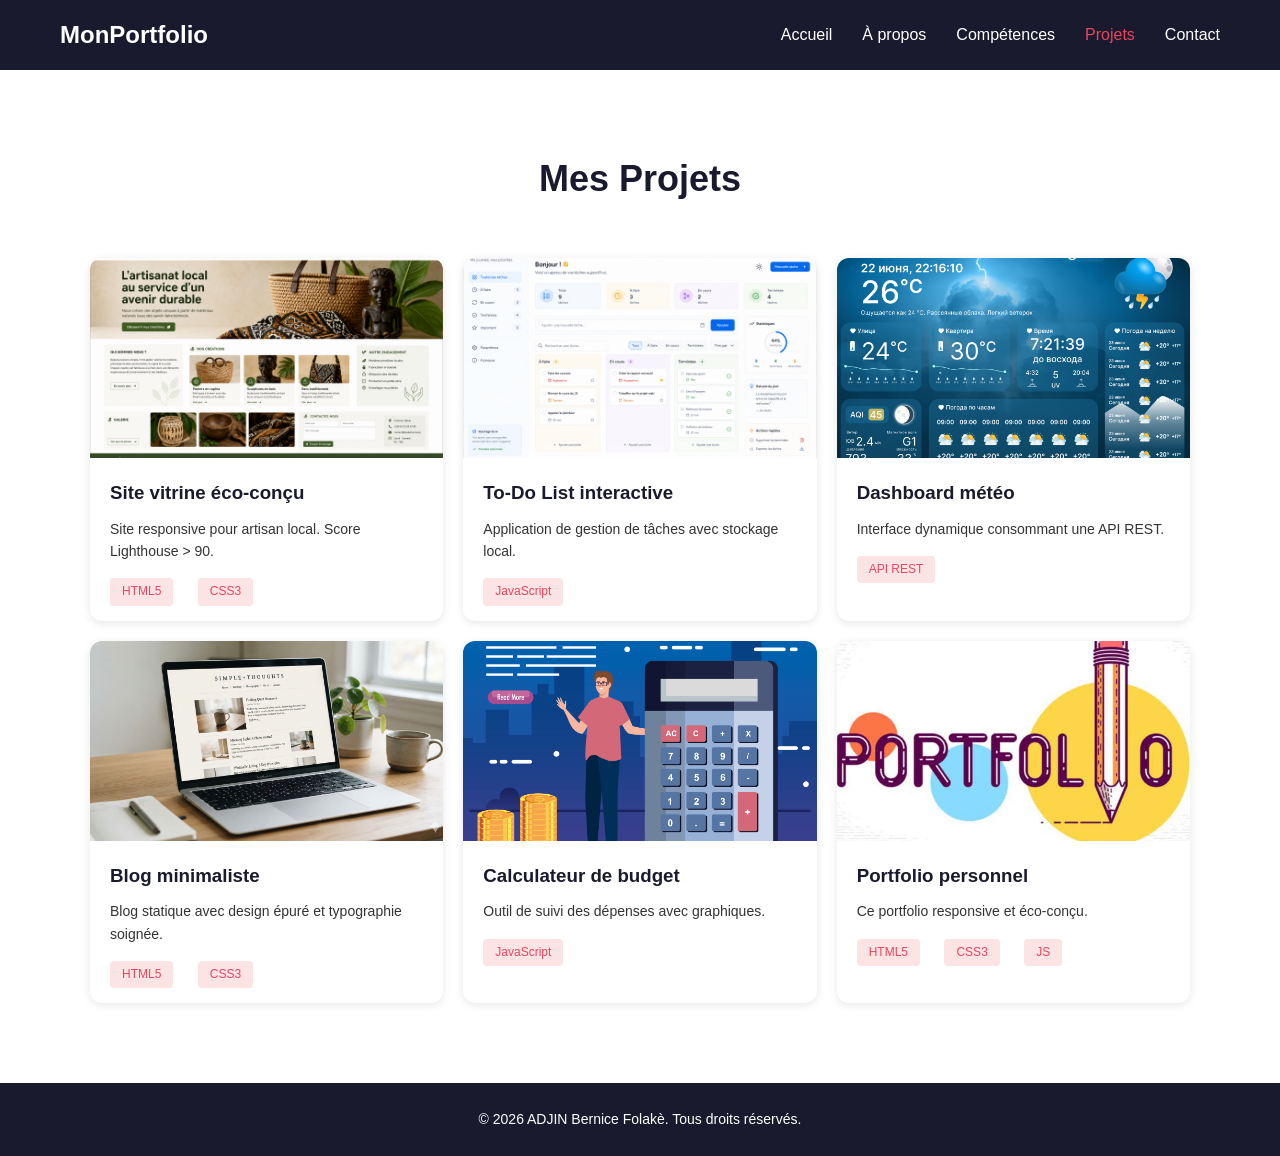
==== projects.html @ 0a586e7a "Add files via upload" ====
<!DOCTYPE html>
<html lang="fr">
<head>
    <meta charset="UTF-8">
    <meta name="viewport" content="width=device-width, initial-scale=1.0">
    <title>Projets - Portfolio</title>
    <link rel="stylesheet" href="css/style.css">
</head>
<body>

    <header>
        <nav>
            <div class="logo">MonPortfolio</div>
            <ul class="nav-links">
                <li><a href="index.html">Accueil</a></li>
                <li><a href="index.html#about">À propos</a></li>
                <li><a href="index.html#skills">Compétences</a></li>
                <li><a href="projects.html" style="color:#E94560;">Projets</a></li>
                <li><a href="index.html#contact">Contact</a></li>
            </ul>
        </nav>
    </header>

    <main>
        <section id="projects-page">
            <h2>Mes Projets</h2>
            <div class="projects-grid">
                <div class="project-card">
                    <img src="assets/images/projet1.png" alt="Site vitrine éco-conçu" class="project-img">
                    <h3>Site vitrine éco-conçu</h3>
                    <p>Site responsive pour artisan local. Score Lighthouse > 90.</p>
                    <span class="tag">HTML5</span>
                    <span class="tag">CSS3</span>
                </div>
                <div class="project-card">
                    <img src="assets/images/projet2.png" alt="Site vitrine éco-conçu" class="project-img">
                    <h3>To-Do List interactive</h3>
                    <p>Application de gestion de tâches avec stockage local.</p>
                    <span class="tag">JavaScript</span>
                </div>
                <div class="project-card">
                    <img src="assets/images/projet3.jfif" alt="Site vitrine éco-conçu" class="project-img">
                    <h3>Dashboard météo</h3>
                    <p>Interface dynamique consommant une API REST.</p>
                    <span class="tag">API REST</span>
                </div>
                <div class="project-card">
                    <img src="assets/images/projet4.png" alt="Site vitrine éco-conçu" class="project-img">
                    <h3>Blog minimaliste</h3>
                    <p>Blog statique avec design épuré et typographie soignée.</p>
                    <span class="tag">HTML5</span>
                    <span class="tag">CSS3</span>
                </div>
                <div class="project-card">
                    <img src="assets/images/projet5.jpg" alt="Site vitrine éco-conçu" class="project-img">
                    <h3>Calculateur de budget</h3>
                    <p>Outil de suivi des dépenses avec graphiques.</p>
                    <span class="tag">JavaScript</span>
                </div>
                <div class="project-card">
                    <img src="assets/images/projet6.jfif" alt="Site vitrine éco-conçu" class="project-img">
                    <h3>Portfolio personnel</h3>
                    <p>Ce portfolio responsive et éco-conçu.</p>
                    <span class="tag">HTML5</span>
                    <span class="tag">CSS3</span>
                    <span class="tag">JS</span>
                </div>
            </div>
        </section>
    </main>

    <footer>
        <p>© 2026 ADJIN Bernice Folakè. Tous droits réservés.</p>
    </footer>

</body>
</html>
---- css/style.css ----
* {
    margin: 0;
    padding: 0;
    box-sizing: border-box;
}

body {
    font-family: -apple-system, BlinkMacSystemFont, 'Segoe UI', Roboto, sans-serif;
    line-height: 1.6;
    color: #333;
}

header {
    background: #1A1A2E;
    color: white;
    position: sticky;
    top: 0;
    z-index: 100;
}

nav {
    display: flex;
    justify-content: space-between;
    align-items: center;
    max-width: 1200px;
    margin: 0 auto;
    padding: 0 20px;
    height: 70px;
}

.logo {
    font-size: 24px;
    font-weight: bold;
}

.nav-links {
    display: flex;
    list-style: none;
    gap: 30px;
}

.nav-links a {
    color: white;
    text-decoration: none;
}

.nav-links a:hover {
    color: #E94560;
}

#hero {
    background: #1A1A2E;
    color: white;
    text-align: center;
    padding: 80px 20px;
}

.avatar {
    width: 100px;
    height: 100px;
    background: #E94560;
    border-radius: 50%;
    display: flex;
    align-items: center;
    justify-content: center;
    margin: 0 auto 20px;
    font-size: 40px;
    font-weight: bold;
}

#hero h1 {
    font-size: 48px;
    margin-bottom: 10px;
}

#hero p {
    font-size: 20px;
    margin-bottom: 30px;
}

.btn {
    display: inline-block;
    background: #E94560;
    color: white;
    padding: 14px 40px;
    text-decoration: none;
    border-radius: 8px;
    font-weight: bold;
    border: none;
    cursor: pointer;
    font-size: 16px;
}

.btn:hover {
    background: #c0392b;
}

section {
    padding: 80px 20px;
}

section:nth-child(even) {
    background: #F5F5F5;
}

h2 {
    text-align: center;
    font-size: 36px;
    color: #1A1A2E;
    margin-bottom: 50px;
}

#about p {
    max-width: 700px;
    margin: 0 auto 15px;
    font-size: 16px;
}

.skills-grid {
    display: grid;
    grid-template-columns: repeat(3, 1fr);
    gap: 20px;
    max-width: 1000px;
    margin: 0 auto;
}

.skill-card {
    background: white;
    padding: 30px;
    text-align: center;
    border-radius: 12px;
    border: 1px solid #ddd;
    box-shadow: 0 2px 8px rgba(0,0,0,0.1);
}

.skill-card h3 {
    color: #1A1A2E;
    margin-bottom: 5px;
}

.projects-grid {
    display: grid;
    grid-template-columns: repeat(3, 1fr);
    gap: 20px;
    max-width: 1100px;
    margin: 0 auto;
}

.project-card {
    background: white;
    border-radius: 12px;
    overflow: hidden;
    box-shadow: 0 2px 8px rgba(0,0,0,0.1);
}

.project-img {
    width: 100%;
    height: 200px;
    object-fit: cover;
    display: block;
}
.project-card h3 {
    padding: 20px 20px 10px;
    color: #1A1A2E;
}

.project-card p {
    padding: 0 20px 15px;
    font-size: 14px;
}

.tag {
    display: inline-block;
    background: #fce4e4;
    color: #E94560;
    padding: 4px 12px;
    border-radius: 4px;
    font-size: 12px;
    margin: 0 0 15px 20px;
}


form {
    max-width: 550px;
    margin: 0 auto;
}

label {
    display: block;
    margin-bottom: 5px;
    font-weight: bold;
}

input, textarea {
    width: 100%;
    padding: 12px;
    border: 2px solid #ddd;
    border-radius: 8px;
    font-size: 16px;
    margin-bottom: 5px;
}

textarea {
    height: 120px;
    resize: vertical;
}

input:focus, textarea:focus {
    outline: none;
    border-color: #0F3460;
}

.error {
    color: #E74C3C;
    font-size: 13px;
    display: block;
    margin-bottom: 15px;
    min-height: 18px;
}

#formFeedback {
    text-align: center;
    margin-top: 15px;
    font-weight: bold;
    min-height: 24px;
}


footer {
    background: #1A1A2E;
    color: white;
    text-align: center;
    padding: 25px;
    font-size: 14px;
}

@media (max-width: 768px) {
    .skills-grid {
        grid-template-columns: repeat(2, 1fr);
    }

    .projects-grid {
        grid-template-columns: repeat(2, 1fr);
    }

    #hero h1 {
        font-size: 36px;
    }
    .about-content {
    flex-direction: column;
    text-align: center;
}

.about-img {
    width: 200px;
    height: 200px;
}
}

@media (max-width: 480px) {
    .skills-grid {
        grid-template-columns: 1fr;
    }

    .projects-grid {
        grid-template-columns: 1fr;
    }

    .nav-links {
        gap: 15px;
        font-size: 14px;
    }

    #hero h1 {
        font-size: 28px;
    }

    section {
        padding: 50px 15px;
    }

}

.about-content {
    display: flex;
    align-items: center;
    gap: 50px;
    max-width: 900px;
    margin: 0 auto;
}

.about-text {
    flex: 1;
}

.about-text p {
    margin-bottom: 15px;
}

.about-img {
    width: 250px;
    height: 250px;
    background: #ddd;
    border-radius: 12px;
    display: flex;
    align-items: center;
    justify-content: center;
    color: #999;
    font-size: 18px;
    flex-shrink: 0;
}
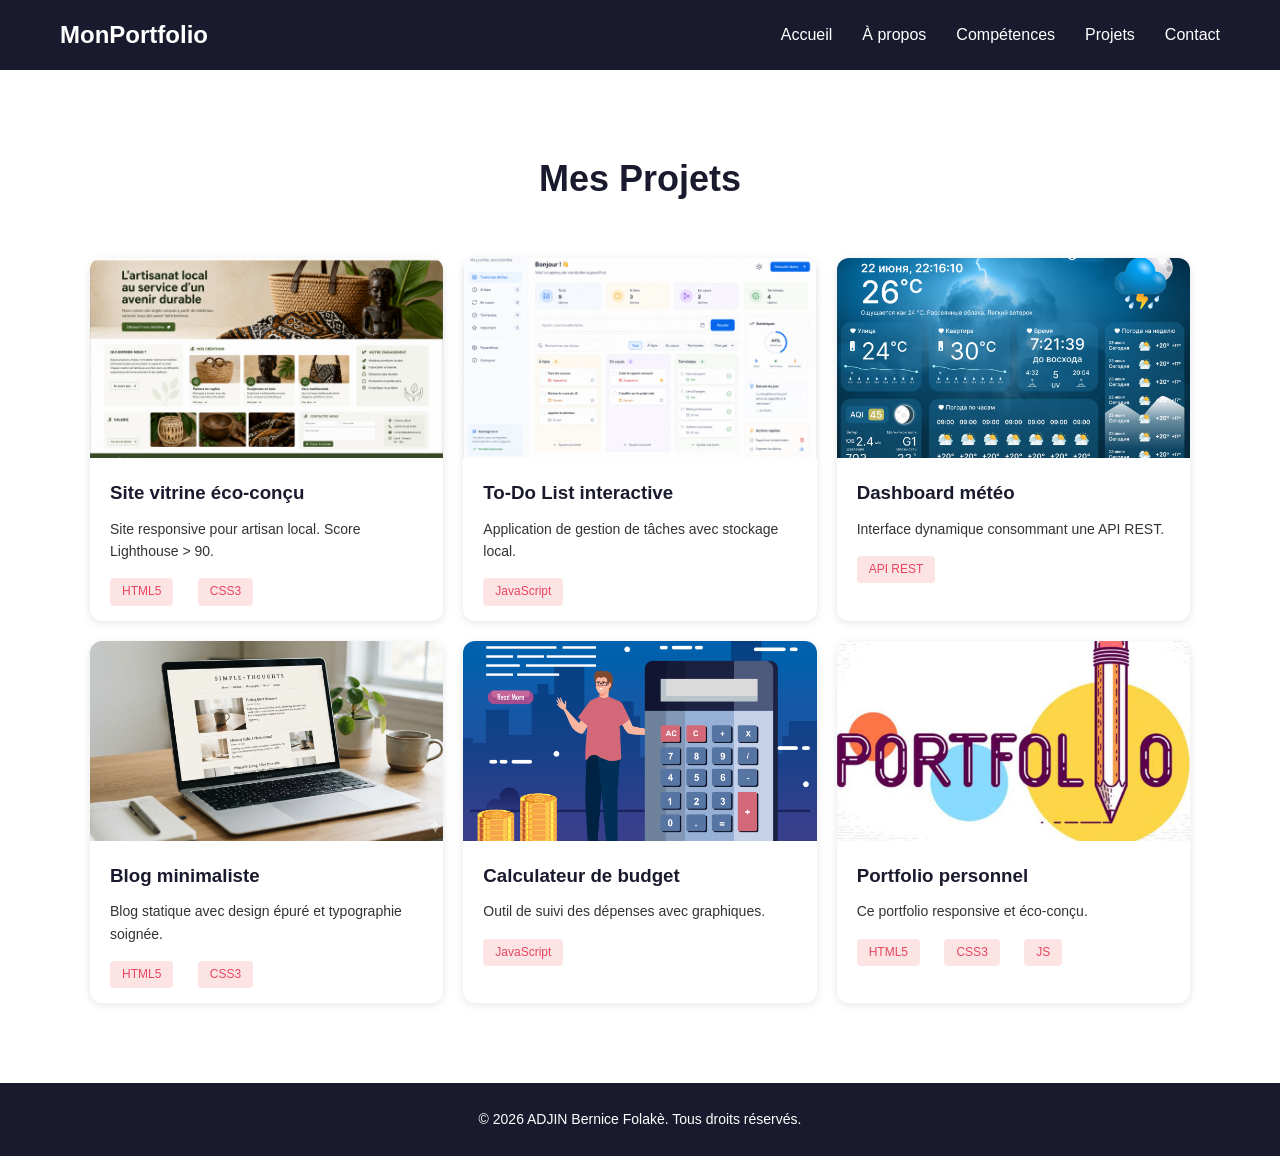
==== commit 4506a443: "Add files via upload" ====
--- a/projects.html
+++ b/projects.html
@@ -11,12 +11,15 @@
     <header>
         <nav>
             <div class="logo">MonPortfolio</div>
+            <button class="menu-toggle" aria-label="Menu" aria-expanded="false">
+              <span class="burger-icon"></span>
+            </button>
             <ul class="nav-links">
-                <li><a href="index.html">Accueil</a></li>
-                <li><a href="index.html#about">À propos</a></li>
-                <li><a href="index.html#skills">Compétences</a></li>
-                <li><a href="projects.html" style="color:#E94560;">Projets</a></li>
-                <li><a href="index.html#contact">Contact</a></li>
+              <li><a href="index.html">Accueil</a></li>
+              <li><a href="index.html#about">À propos</a></li>
+              <li><a href="index.html#skills">Compétences</a></li>
+              <li><a href="projects.html">Projets</a></li>
+              <li><a href="index.html#contact">Contact</a></li>
             </ul>
         </nav>
     </header>
@@ -72,6 +75,6 @@
     <footer>
         <p>© 2026 ADJIN Bernice Folakè. Tous droits réservés.</p>
     </footer>
-
+  <script src="js/app.js"></script>
 </body>
 </html>
--- a/css/style.css
+++ b/css/style.css
@@ -1,4 +1,4 @@
-
+/* ========== RESET ========== */
 * {
     margin: 0;
     padding: 0;
@@ -11,6 +11,7 @@
     color: #333;
 }
 
+/* ========== HEADER ========== */
 header {
     background: #1A1A2E;
     color: white;
@@ -49,6 +50,45 @@
     color: #E94560;
 }
 
+/* ========== MENU BURGER (caché par défaut) ========== */
+.menu-toggle {
+    display: none;
+    background: none;
+    border: none;
+    cursor: pointer;
+    padding: 10px;
+}
+
+.burger-icon,
+.burger-icon::before,
+.burger-icon::after {
+    display: block;
+    width: 25px;
+    height: 3px;
+    background: white;
+    transition: 0.3s;
+}
+
+.burger-icon {
+    position: relative;
+}
+
+.burger-icon::before,
+.burger-icon::after {
+    content: '';
+    position: absolute;
+    left: 0;
+}
+
+.burger-icon::before {
+    top: -8px;
+}
+
+.burger-icon::after {
+    top: 8px;
+}
+
+/* ========== HERO ========== */
 #hero {
     background: #1A1A2E;
     color: white;
@@ -96,6 +136,7 @@
     background: #c0392b;
 }
 
+/* ========== SECTIONS ========== */
 section {
     padding: 80px 20px;
 }
@@ -111,12 +152,36 @@
     margin-bottom: 50px;
 }
 
-#about p {
-    max-width: 700px;
-    margin: 0 auto 15px;
-    font-size: 16px;
-}
-
+/* ========== ABOUT ========== */
+.about-content {
+    display: flex;
+    align-items: center;
+    gap: 50px;
+    max-width: 900px;
+    margin: 0 auto;
+}
+
+.about-text {
+    flex: 1;
+}
+
+.about-text p {
+    margin-bottom: 15px;
+}
+
+.about-img {
+    width: 250px;
+    height: 250px;
+    background: #ddd;
+    border-radius: 12px;
+    display: flex;
+    align-items: center;
+    justify-content: center;
+    color: #999;
+    font-size: 18px;
+    flex-shrink: 0;
+}
+/* ========== SKILLS ========== */
 .skills-grid {
     display: grid;
     grid-template-columns: repeat(3, 1fr);
@@ -139,6 +204,7 @@
     margin-bottom: 5px;
 }
 
+/* ========== PROJECTS ========== */
 .projects-grid {
     display: grid;
     grid-template-columns: repeat(3, 1fr);
@@ -160,6 +226,7 @@
     object-fit: cover;
     display: block;
 }
+
 .project-card h3 {
     padding: 20px 20px 10px;
     color: #1A1A2E;
@@ -180,7 +247,7 @@
     margin: 0 0 15px 20px;
 }
 
-
+/* ========== CONTACT ========== */
 form {
     max-width: 550px;
     margin: 0 auto;
@@ -226,7 +293,7 @@
     min-height: 24px;
 }
 
-
+/* ========== FOOTER ========== */
 footer {
     background: #1A1A2E;
     color: white;
@@ -235,6 +302,7 @@
     font-size: 14px;
 }
 
+/* ========== RESPONSIVE TABLETTE (768px) ========== */
 @media (max-width: 768px) {
     .skills-grid {
         grid-template-columns: repeat(2, 1fr);
@@ -247,18 +315,43 @@
     #hero h1 {
         font-size: 36px;
     }
+
     .about-content {
-    flex-direction: column;
-    text-align: center;
-}
-
-.about-img {
-    width: 200px;
-    height: 200px;
-}
-}
-
+        flex-direction: column;
+        text-align: center;
+    }
+
+    .about-img {
+        width: 200px;
+        height: 200px;
+    }
+}
+
+/* ========== RESPONSIVE MOBILE (480px) ========== */
 @media (max-width: 480px) {
+    .menu-toggle {
+        display: block;
+    }
+
+    .nav-links {
+        display: none;
+        position: absolute;
+        top: 70px;
+        left: 0;
+        right: 0;
+        background: #1A1A2E;
+        flex-direction: column;
+        padding: 20px;
+        gap: 15px;
+        list-style: none;
+        margin: 0;
+        z-index: 99;
+    }
+
+    .nav-links.active {
+        display: flex;
+    }
+
     .skills-grid {
         grid-template-columns: 1fr;
     }
@@ -267,11 +360,6 @@
         grid-template-columns: 1fr;
     }
 
-    .nav-links {
-        gap: 15px;
-        font-size: 14px;
-    }
-
     #hero h1 {
         font-size: 28px;
     }
@@ -279,34 +367,4 @@
     section {
         padding: 50px 15px;
     }
-
-}
-
-.about-content {
-    display: flex;
-    align-items: center;
-    gap: 50px;
-    max-width: 900px;
-    margin: 0 auto;
-}
-
-.about-text {
-    flex: 1;
-}
-
-.about-text p {
-    margin-bottom: 15px;
-}
-
-.about-img {
-    width: 250px;
-    height: 250px;
-    background: #ddd;
-    border-radius: 12px;
-    display: flex;
-    align-items: center;
-    justify-content: center;
-    color: #999;
-    font-size: 18px;
-    flex-shrink: 0;
 }
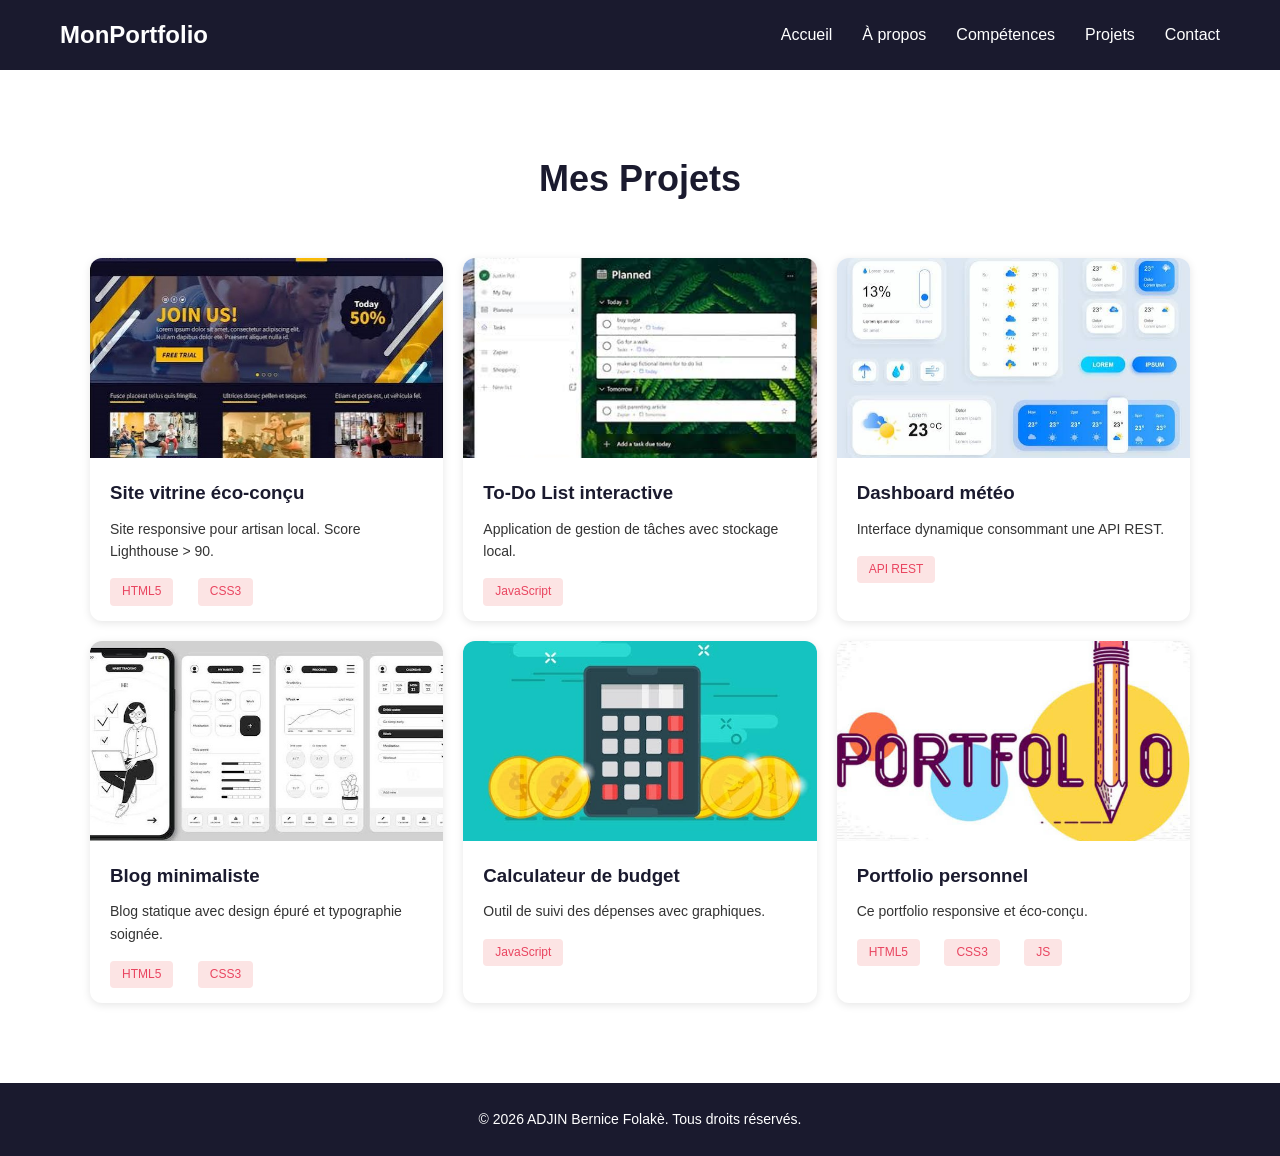
==== commit 603909e2: "Add files via upload" ====
--- a/projects.html
+++ b/projects.html
@@ -29,14 +29,14 @@
             <h2>Mes Projets</h2>
             <div class="projects-grid">
                 <div class="project-card">
-                    <img src="assets/images/projet1.png" alt="Site vitrine éco-conçu" class="project-img">
+                    <img src="assets/images/projet1.jpg" alt="Site vitrine éco-conçu" class="project-img">
                     <h3>Site vitrine éco-conçu</h3>
                     <p>Site responsive pour artisan local. Score Lighthouse > 90.</p>
                     <span class="tag">HTML5</span>
                     <span class="tag">CSS3</span>
                 </div>
                 <div class="project-card">
-                    <img src="assets/images/projet2.png" alt="Site vitrine éco-conçu" class="project-img">
+                    <img src="assets/images/projet2.jfif" alt="Site vitrine éco-conçu" class="project-img">
                     <h3>To-Do List interactive</h3>
                     <p>Application de gestion de tâches avec stockage local.</p>
                     <span class="tag">JavaScript</span>
@@ -48,7 +48,7 @@
                     <span class="tag">API REST</span>
                 </div>
                 <div class="project-card">
-                    <img src="assets/images/projet4.png" alt="Site vitrine éco-conçu" class="project-img">
+                    <img src="assets/images/projet4.jpg" alt="Site vitrine éco-conçu" class="project-img">
                     <h3>Blog minimaliste</h3>
                     <p>Blog statique avec design épuré et typographie soignée.</p>
                     <span class="tag">HTML5</span>
